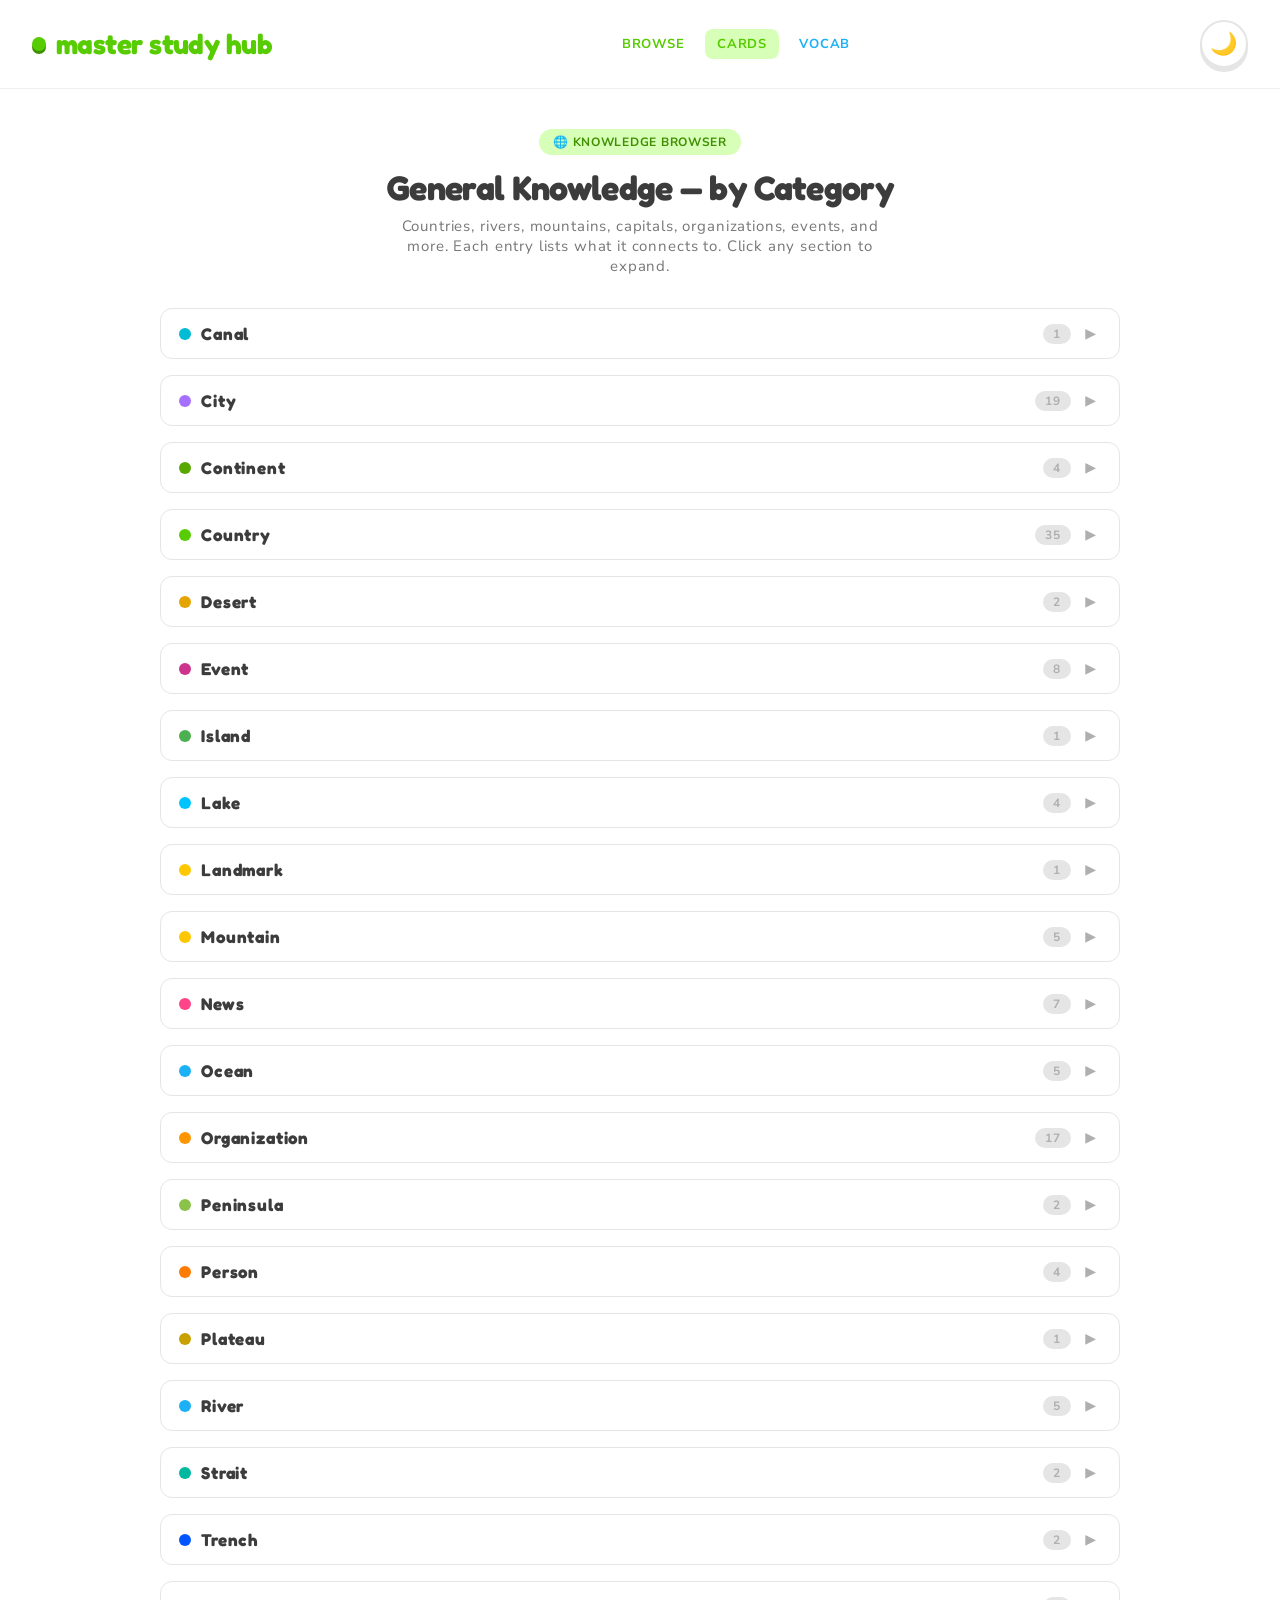
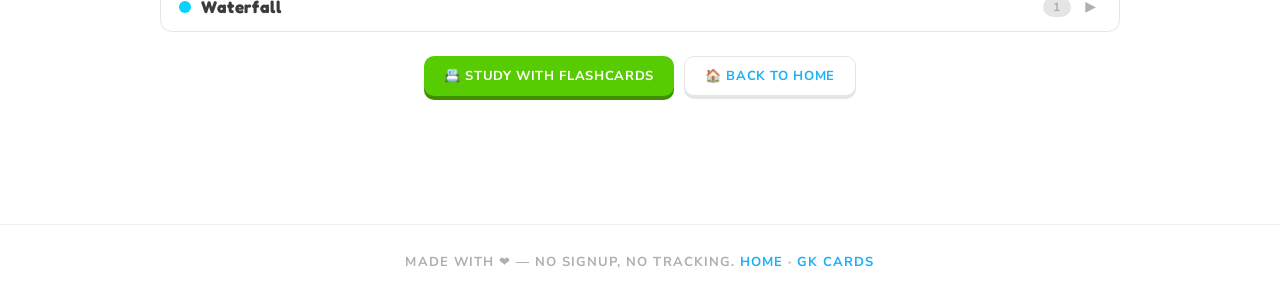
==== gk-browse.html @ 4ea1b008 "Move browsers to separate pages, keep landing page as pure hub index.html is now a clean landing pag" ====
<!DOCTYPE html>
<html lang="en">
<head>
    <meta charset="UTF-8">
    <meta name="viewport" content="width=device-width, initial-scale=1.0, viewport-fit=cover">
    <meta name="description" content="Browse 160 GK topics by category — countries, rivers, capitals, organizations, events with connections shown as readable lists.">
    <meta name="theme-color" content="#58cc02">
    <title>GK Knowledge Browser — Master Study Hub</title>
    <link rel="preconnect" href="https://fonts.googleapis.com">
    <link rel="preconnect" href="https://fonts.gstatic.com" crossorigin>
    <link href="https://fonts.googleapis.com/css2?family=Fredoka:wght@700&family=Nunito+Sans:wght@400;600;700;800&display=swap" rel="stylesheet">
    <link rel="stylesheet" href="./landing.css">
    <style>
        .browse-section { width: 100%; padding: 40px 24px 64px; background: var(--color-snow-white); }
        .browse-inner { max-width: 960px; margin: 0 auto; }
        .browse-head { text-align: center; margin-bottom: 32px; }
        .browse-head-badge { display: inline-flex; align-items: center; gap: 6px; padding: 5px 14px; border-radius: 999px; font-weight: 700; font-size: 12px; text-transform: uppercase; letter-spacing: 0.06em; margin-bottom: 12px; background: var(--color-duo-green-light); color: var(--shadow-primary-green); }
        .browse-head h2 { font-family: var(--font-feather); font-weight: 700; font-size: clamp(24px, 3vw, 34px); letter-spacing: -0.02em; color: var(--color-almost-black); margin: 0 0 8px; }
        .browse-head p { font-size: 15px; color: var(--color-graphite); max-width: 520px; margin: 0 auto; }
        .browse-grid { display: grid; gap: 16px; }
        .browse-card { border: 1.5px solid var(--color-cloud-gray); border-radius: 12px; overflow: hidden; background: var(--color-snow-white); }
        .browse-card-header { display: flex; align-items: center; gap: 10px; padding: 14px 18px; cursor: pointer; user-select: none; transition: background 0.15s ease; }
        .browse-card-header:hover { background: rgba(0,0,0,0.02); }
        .browse-card-dot { width: 12px; height: 12px; border-radius: 50%; flex-shrink: 0; }
        .browse-card-title { font-family: var(--font-feather); font-weight: 700; font-size: 17px; color: var(--color-almost-black); flex-grow: 1; }
        .browse-card-count { font-size: 12px; font-weight: 700; color: var(--color-silver); background: var(--color-cloud-gray); padding: 2px 10px; border-radius: 999px; }
        .browse-card-toggle { font-size: 14px; color: var(--color-silver); transition: transform 0.2s ease; width: 20px; text-align: center; }
        .browse-card.open .browse-card-toggle { transform: rotate(90deg); }
        .browse-card-body { display: none; padding: 4px 18px 18px; }
        .browse-card.open .browse-card-body { display: block; }
        .browse-item { padding: 10px 14px; border-radius: 8px; margin-bottom: 6px; border: 1px solid var(--color-cloud-gray); }
        .browse-item:last-child { margin-bottom: 0; }
        .browse-item-main { display: flex; align-items: center; gap: 8px; }
        .browse-item-emoji { font-size: 18px; flex-shrink: 0; }
        .browse-item-label { font-weight: 700; font-size: 15px; color: var(--color-almost-black); }
        .browse-item-desc { font-size: 13px; color: var(--color-graphite); line-height: 1.4; margin-top: 4px; padding-left: 30px; }
        .browse-item-conns { display: flex; flex-wrap: wrap; gap: 4px; margin-top: 6px; padding-left: 30px; }
        .browse-conn-pill { display: inline-flex; align-items: center; gap: 3px; font-size: 11px; font-weight: 700; color: var(--color-graphite); background: var(--color-cloud-gray); padding: 2px 8px; border-radius: 6px; }
        .browse-conn-pill::before { content: "→"; font-weight: 400; opacity: 0.6; }
        .browse-actions { display: flex; flex-wrap: wrap; justify-content: center; gap: 10px; margin-top: 24px; }
        .browse-btn { display: inline-flex; align-items: center; gap: 6px; padding: 10px 20px; font-family: var(--font-din-round); font-weight: 700; font-size: 13px; letter-spacing: 0.05em; text-transform: uppercase; border-radius: 10px; cursor: pointer; text-decoration: none; transition: transform 0.1s ease, box-shadow 0.1s ease; border: none; }
        .browse-btn:active { transform: translateY(3px); box-shadow: none !important; }
        .browse-btn--gk { background: var(--color-duo-green); color: white; box-shadow: 0 4px 0 var(--shadow-primary-green); }
        .browse-btn--gk:hover { background: #4db800; }
        .browse-btn--outline { background: var(--color-snow-white); color: var(--color-sky-blue); border: 1.5px solid var(--color-cloud-gray); box-shadow: 0 3px 0 var(--color-cloud-gray); }
        .browse-btn--outline:hover { border-color: var(--color-sky-blue); }

        [data-theme="dark"] .browse-card { background: #1e293b; border-color: #334155; }
        [data-theme="dark"] .browse-item { border-color: #334155; background: #0f172a; }
        [data-theme="dark"] .browse-conn-pill { background: #334155; color: var(--color-graphite); }
        [data-theme="dark"] .browse-card-count { background: #334155; color: var(--color-silver); }
        [data-theme="dark"] .browse-btn--outline { background: #1e293b; border-color: #334155; color: var(--color-sky-blue); }

        @media (max-width: 700px) { .browse-section { padding: 24px 16px 48px; } .browse-card-title { font-size: 15px; } }
        @media (max-width: 480px) { .browse-actions { flex-direction: column; align-items: stretch; } .browse-btn { justify-content: center; } }
    </style>
</head>
<body data-theme="light">
    <div class="page-backdrop" aria-hidden="true"></div>
    <header class="topbar" role="banner">
        <a href="./index.html" class="brand" aria-label="Master Study Hub — home">
            <span class="brand-dot" aria-hidden="true"></span>
            <span>master study hub</span>
        </a>
        <nav style="display:flex;gap:8px;">
            <a href="./gk-browse.html" style="font-size:13px;font-weight:700;text-transform:uppercase;color:var(--color-duo-green);padding:6px 12px;border-radius:8px;text-decoration:none;">Browse</a>
            <a href="./gk.html" style="font-size:13px;font-weight:700;text-transform:uppercase;color:var(--color-duo-green);padding:6px 12px;border-radius:8px;text-decoration:none;background:var(--color-duo-green-light);">Cards</a>
            <a href="./vocab-browse.html" style="font-size:13px;font-weight:700;text-transform:uppercase;color:var(--color-sky-blue);padding:6px 12px;border-radius:8px;text-decoration:none;">Vocab</a>
        </nav>
        <button id="theme-toggle" class="theme-toggle" type="button" aria-label="Switch theme" title="Switch theme">🌙</button>
    </header>
    <main>
        <section class="browse-section">
            <div class="browse-inner">
                <div class="browse-head">
                    <span class="browse-head-badge">🌐 Knowledge Browser</span>
                    <h2>General Knowledge — by Category</h2>
                    <p>Countries, rivers, mountains, capitals, organizations, events, and more. Each entry lists what it connects to. Click any section to expand.</p>
                </div>
                <div class="browse-grid" id="gkGrid"></div>
                <div class="browse-actions">
                    <a class="browse-btn browse-btn--gk" href="./gk.html">📇 Study with flashcards</a>
                    <a class="browse-btn browse-btn--outline" href="./index.html">🏠 Back to Home</a>
                </div>
            </div>
        </section>
    </main>
    <footer class="landing-footer" role="contentinfo">
        Made with <span aria-hidden="true">❤️</span> — no signup, no tracking.
        <a href="./index.html">Home</a> · <a href="./gk.html">GK Cards</a>
    </footer>
    <script src="./landing.js"></script>
    <script src="./gk-graph-data.js"></script>
    <script>
      (function () {
        'use strict';
        var data = gkGraphData, grid = document.getElementById('gkGrid');
        if (!grid) return;
        var nodeMap = {}, adj = {}, cats = {};
        data.nodes.forEach(function (n) { nodeMap[n.id] = n; if (!cats[n.category]) cats[n.category] = []; cats[n.category].push(n); });
        data.edges.forEach(function (e) {
          if (!adj[e.source]) adj[e.source] = []; if (!adj[e.target]) adj[e.target] = [];
          if (adj[e.source].indexOf(e.target) === -1) adj[e.source].push(e.target);
          if (adj[e.target].indexOf(e.source) === -1) adj[e.target].push(e.source);
        });
        Object.keys(cats).sort().forEach(function (cat) {
          var items = cats[cat], color = items[0].color || '#58cc02';
          var card = document.createElement('div'); card.className = 'browse-card';
          var hdr = document.createElement('div'); hdr.className = 'browse-card-header';
          hdr.innerHTML = '<span class="browse-card-dot" style="background:' + color + '"></span><span class="browse-card-title">' + cat.charAt(0).toUpperCase() + cat.slice(1) + '</span><span class="browse-card-count">' + items.length + '</span><span class="browse-card-toggle">▶</span>';
          hdr.addEventListener('click', function () { card.classList.toggle('open'); });
          card.appendChild(hdr);
          var body = document.createElement('div'); body.className = 'browse-card-body';
          items.forEach(function (node) {
            var item = document.createElement('div'); item.className = 'browse-item';
            var conns = adj[node.id] || [], labels = [];
            conns.forEach(function (cid) { var cn = nodeMap[cid]; if (cn) labels.push(cn.label); });
            var html = '<div class="browse-item-main">' + (node.emoji ? '<span class="browse-item-emoji">' + node.emoji + '</span>' : '') + '<span class="browse-item-label">' + node.label + '</span></div>';
            if (node.description) html += '<div class="browse-item-desc">' + node.description + '</div>';
            if (labels.length > 0) {
              html += '<div class="browse-item-conns">';
              var seen = {}; labels.slice(0, 8).forEach(function (l) { if (!seen[l]) { seen[l] = true; html += '<span class="browse-conn-pill">' + l + '</span>'; } });
              if (labels.length > 8) html += '<span class="browse-conn-pill" style="background:transparent;color:var(--color-silver);">+' + (labels.length - 8) + ' more</span>';
              html += '</div>';
            }
            item.innerHTML = html; body.appendChild(item);
          });
          card.appendChild(body); grid.appendChild(card);
        });
      })();
    </script>
</body>
</html>
---- landing.css ----
/* landing.css — Landing / login page stylesheet.
 *
 * SELF-CONTAINED: does NOT @import styles.css. styles.css declares
 * body-level mobile-app constraints (overflow:hidden, height:100dvh,
 * display:flex, justify-content:center). The landing page is a
 * scrolling marketing layout, so we ship our own :root tokens and
 * our own body styles. Both files re-declare the same Duolingo-
 * inspired colors (--color-duo-green etc.) coming from
 * design/variables.css — the duplication is intentional so each
 * page boots correctly when opened standalone on file://.
 *
 * No new tokens are introduced into /design. New scoped tokens
 * for the landing page (shadows, gradients, motion) live ONLY
 * inside this file so the design system stays untouched per
 * rules.md Section 5 / minimal-scope.
 */

/* ================================================================
   ANIMATION SYSTEM — Layered parallax, 3D tilt, scroll reveals
   ================================================================ */

/* --- 1. Design Tokens (scoped re-declaration) --- */
:root {
    /* From design/DESIGN.md — same values used everywhere */
    --color-duo-green: #58cc02;
    --color-sky-blue: #1cb0f6;
    --color-duo-green-light: #d7ffb8;
    --color-sunshine-yellow: #ffc700;
    --color-grape-soda: #a570ff;
    --color-bubblegum-pink: #cc348d;
    --color-snow-white: #ffffff;
    --color-cloud-gray: #e5e5e5;
    --color-silver: #afafaf;
    --color-graphite: #777777;
    --color-charcoal: #4b4b4b;
    --color-almost-black: #3c3c3c;

    /* Deeper hue for the 3D-button solid bottom shadow */
    --shadow-primary-green: #3f8f01;
    --shadow-primary-blue: #0e8fcc;

    /* Deeper / darker variants of duo-green & yellow used as hover
       backgrounds and stat-tile text colors. Scoped to :root in
       landing.css; design/variables.css is untouched per rules.md §5. */
    --color-duo-green-dark: #4eb002;
    --color-shadow-primary-green: #3f8f01;
    --color-sunshine-yellow-darker: #d18b00;

    /* Typography — same fallbacks as styles.css (no real 'feather' or
       'din-round' fonts; we substitute Fredoka and Nunito Sans from
       Google Fonts on the landing page) */
    --font-feather: 'Fredoka', ui-sans-serif, system-ui, -apple-system, BlinkMacSystemFont, "Segoe UI", Roboto, sans-serif;
    --font-din-round: 'Nunito Sans', ui-sans-serif, system-ui, -apple-system, BlinkMacSystemFont, "Segoe UI", Roboto, sans-serif;

    /* Layout knobs */
    --radius-xl: 16px;
    --radius-buttons: 12px;
    --radius-cards: 16px;

    /* Scoped landing-only tokens — DO NOT promote to /design */
    --motion-press-translate: 5px;
    --motion-rise-distance: 24px;
}

/* --- 2. Reset / base --- */
*, *::before, *::after { box-sizing: border-box; }

html, body {
    margin: 0;
    padding: 0;
    background-color: var(--color-snow-white);
    color: var(--color-almost-black);
    font-family: var(--font-din-round);
    letter-spacing: 0.053em;
    -webkit-font-smoothing: antialiased;
    -webkit-text-size-adjust: 100%;
    scroll-behavior: smooth;
}

body {
    min-height: 100dvh;
    overflow-x: hidden;
}

/* Subtle dotted/lined grain on the page so it does not feel sterile.
   Built with radial-gradient — no network fetch, no extra HTTP cache
   partition, no extension drift. Reads as "playful background" not
   "office letterhead". */
.page-backdrop {
    position: fixed;
    inset: 0;
    z-index: -2;
    background-color: var(--color-snow-white);
    background-image:
        radial-gradient(circle at 12% 8%, rgba(88, 204, 2, 0.08) 0, transparent 35%),
        radial-gradient(circle at 92% 12%, rgba(28, 176, 246, 0.07) 0, transparent 38%),
        radial-gradient(circle at 8% 92%, rgba(255, 199, 0, 0.10) 0, transparent 30%),
        radial-gradient(circle at 88% 88%, rgba(165, 112, 255, 0.10) 0, transparent 30%);
    pointer-events: none;
}

a { color: var(--color-sky-blue); text-decoration: none; }

/* --- 3. Top bar (minimal — theme toggle + brand) --- */
.topbar {
    position: sticky;
    top: 0;
    z-index: 50;
    display: flex;
    align-items: center;
    justify-content: space-between;
    padding: 20px 32px;
    background: rgba(255, 255, 255, 0.85);
    backdrop-filter: saturate(180%) blur(12px);
    -webkit-backdrop-filter: saturate(180%) blur(12px);
    border-bottom: 1px solid rgba(229, 229, 229, 0.6);
    gap: 16px;
}

.brand {
    font-family: var(--font-feather);
    font-size: 28px;
    font-weight: 700;
    color: var(--color-duo-green);
    letter-spacing: -0.02em;
    display: inline-flex;
    align-items: center;
    gap: 10px;
}

.brand-dot {
    width: 14px;
    height: 14px;
    border-radius: 50%;
    background: var(--color-duo-green);
    box-shadow: 0 3px 0 var(--shadow-primary-green);
    display: inline-block;
}

.theme-toggle {
    background: var(--color-snow-white);
    border: 2px solid var(--color-cloud-gray);
    width: 48px;
    height: 48px;
    border-radius: 50%;
    font-size: 22px;
    cursor: pointer;
    display: inline-flex;
    align-items: center;
    justify-content: center;
    transition: transform 0.15s ease, box-shadow 0.15s ease, background-color 0.2s ease;
    color: var(--color-almost-black);
    box-shadow: 0 4px 0 var(--color-cloud-gray);
    font-family: var(--font-din-round);
    padding: 0;
}

.theme-toggle:hover {
    background: var(--color-duo-green-light);
}

.theme-toggle:active, .theme-toggle.is-pressed {
    transform: translateY(4px);
    box-shadow: 0 0 0 transparent;
}

/* --- 4. Hero --- */
.hero {
    position: relative;
    width: 100%;
    max-width: var(--page-max-width, 1140px);
    margin: 0 auto;
    padding: 80px 32px 48px;
    display: grid;
    grid-template-columns: 1.05fr 1fr;
    gap: 64px;
    align-items: center;
    overflow: hidden;
}.hero-copy { position: relative; z-index: 3; }

/* Parallax layers inside hero */
.hero-blob-layer {
    position: absolute;
    border-radius: 50%;
    filter: blur(28px);
    opacity: 0.40;
    pointer-events: none;
    will-change: transform;
    transition: transform 0.1s linear;
}
.hero-blob-layer--back {
    width: 260px; height: 260px;
    background: var(--color-sky-blue);
    top: 10%; right: 5%;
    z-index: 0;
    animation: blobFloat 8s ease-in-out infinite;
    transform: translateY(var(--parallax-0, 0));
}
.hero-blob-layer--mid {
    width: 180px; height: 180px;
    background: var(--color-sunshine-yellow);
    top: 45%; right: 20%;
    z-index: 1;
    animation: blobFloat 6s ease-in-out infinite 1s;
    transform: translateY(var(--parallax-1, 0));
}

@keyframes heroInLeft {
    from { opacity: 0; transform: translateY(20px); }
    to   { opacity: 1; transform: translateY(0); }
}

.hero-eyebrow {
    display: inline-flex;
    align-items: center;
    gap: 8px;
    padding: 8px 16px;
    border-radius: 999px;
    background: var(--color-duo-green-light);
    color: var(--shadow-primary-green);
    font-weight: 700;
    font-size: 13px;
    text-transform: uppercase;
    letter-spacing: 0.08em;
    box-shadow: 0 4px 0 rgba(63, 143, 1, 0.10);
    animation: popIn 0.5s cubic-bezier(0.16, 1, 0.3, 1) 0.05s both;
}

.hero-eyebrow .pulse {
    width: 8px; height: 8px; border-radius: 50%;
    background: var(--color-duo-green);
    box-shadow: 0 0 0 0 rgba(88, 204, 2, 0.45);
    animation: pulseDot 1.6s ease-in-out infinite;
}
@keyframes pulseDot {
    0%   { box-shadow: 0 0 0 0 rgba(88, 204, 2, 0.45); }
    70%  { box-shadow: 0 0 0 10px rgba(88, 204, 2, 0); }
    100% { box-shadow: 0 0 0 0 rgba(88, 204, 2, 0); }
}

.hero-title {
    font-family: var(--font-feather);
    font-weight: 700;
    font-size: clamp(44px, 6vw, 68px);
    line-height: 1.05;
    letter-spacing: -0.025em;
    color: var(--color-almost-black);
    margin: 24px 0 16px;
}

.hero-title .accent {
    color: var(--color-duo-green);
}

.hero-title .accent-blue {
    color: var(--color-sky-blue);
}

.hero-subhead {
    font-size: 17px;
    line-height: 1.5;
    color: var(--color-graphite);
    margin: 0 0 32px;
    max-width: 520px;
    opacity: 0;
    animation: revealUp 0.6s cubic-bezier(0.16, 1, 0.3, 1) 0.55s both;
}

.hero-cta-row {
    display: flex;
    flex-wrap: wrap;
    align-items: center;
    gap: 16px;
    opacity: 0;
    animation: revealUp 0.6s cubic-bezier(0.16, 1, 0.3, 1) 0.70s both;
}

.btn-cta-primary {
    display: inline-flex;
    align-items: center;
    gap: 12px;
    padding: 18px 32px;
    background-color: var(--color-duo-green);
    color: var(--color-snow-white);
    font-family: var(--font-din-round);
    font-weight: 700;
    font-size: 17px;
    letter-spacing: 0.053em;
    text-transform: uppercase;
    border-radius: var(--radius-buttons);
    border: none;
    cursor: pointer;
    box-shadow: 0 6px 0 var(--shadow-primary-green);
    transition: transform 0.12s ease, box-shadow 0.12s ease, background-color 0.2s ease;
    text-decoration: none;
    min-height: 60px;
}

.btn-cta-primary:hover { background-color: var(--color-duo-green-dark); }
.btn-cta-primary:active, .btn-cta-primary.is-pressed {
    transform: translateY(6px);
    box-shadow: 0 0 0 transparent;
}

.btn-cta-secondary {
    display: inline-flex;
    align-items: center;
    gap: 8px;
    padding: 16px 28px;
    background: transparent;
    color: var(--color-sky-blue);
    font-family: var(--font-din-round);
    font-weight: 700;
    font-size: 15px;
    letter-spacing: 0.053em;
    text-transform: uppercase;
    border-radius: var(--radius-buttons);
    border: 2px solid var(--color-cloud-gray);
    cursor: pointer;
    text-decoration: none;
    transition: transform 0.12s ease, box-shadow 0.12s ease, background-color 0.2s ease, border-color 0.2s ease;
    box-shadow: 0 5px 0 var(--color-cloud-gray);
    min-height: 56px;
}

.btn-cta-secondary:hover {
    background: rgba(28, 176, 246, 0.06);
    border-color: var(--color-sky-blue);
}
.btn-cta-secondary:active, .btn-cta-secondary.is-pressed {
    transform: translateY(5px);
    box-shadow: 0 0 0 transparent;
}

.hero-trust {
    display: flex;
    align-items: center;
    gap: 14px;
    margin-top: 28px;
    font-size: 13px;
    color: var(--color-graphite);
    font-weight: 700;
    text-transform: uppercase;
    letter-spacing: 0.08em;
    opacity: 0;
    animation: revealUp 0.6s cubic-bezier(0.16, 1, 0.3, 1) 0.85s both;
}

/* Avatar stagger pop-in */
.avatar-stack .avatar:nth-child(1) { animation: popIn 0.4s cubic-bezier(0.16, 1, 0.3, 1) 0.90s both; }
.avatar-stack .avatar:nth-child(2) { animation: popIn 0.4s cubic-bezier(0.16, 1, 0.3, 1) 0.98s both; }
.avatar-stack .avatar:nth-child(3) { animation: popIn 0.4s cubic-bezier(0.16, 1, 0.3, 1) 1.06s both; }
.avatar-stack .avatar:nth-child(4) { animation: popIn 0.4s cubic-bezier(0.16, 1, 0.3, 1) 1.14s both; }

.avatar-stack {
    display: inline-flex;
}
.avatar-stack .avatar {
    width: 28px;
    height: 28px;
    border-radius: 50%;
    border: 2px solid var(--color-snow-white);
    margin-left: -8px;
    display: inline-flex;
    align-items: center;
    justify-content: center;
    font-size: 12px;
    color: var(--color-snow-white);
    font-weight: 700;
}
.avatar-stack .avatar:first-child { margin-left: 0; }
.av-1 { background: var(--color-duo-green); }
.av-2 { background: var(--color-sky-blue); }
.av-3 { background: var(--color-grape-soda); }
.av-4 { background: var(--color-bubblegum-pink); }

/* --- 5. Hero illustration (inline SVG) --- */
.hero-art {
    position: relative;
    z-index: 2;
    aspect-ratio: 1 / 1;
    max-width: 520px;
    margin: 0 auto;
    animation: heroInRight 0.8s cubic-bezier(0.16, 1, 0.3, 1) 0.1s both;
}

@keyframes heroInRight {
    from { opacity: 0; transform: translateY(28px) scale(0.96); }
    to   { opacity: 1; transform: translateY(0) scale(1); }
}

.hero-art svg {
    width: 100%;
    height: auto;
    display: block;
    overflow: visible;
}

/* Dramatic floating motion on the secondary blobs. */
.hero-art .float-a { animation: floatA 3s ease-in-out infinite; transform-origin: center; }
.hero-art .float-b { animation: floatB 4s ease-in-out infinite 0.5s; transform-origin: center; }
.hero-art .float-c { animation: floatC 3.5s ease-in-out infinite 1s; transform-origin: center; }

@keyframes floatA { 0%, 100% { transform: translateY(0) rotate(0deg); } 50% { transform: translateY(-16px) rotate(4deg); } }
@keyframes floatB { 0%, 100% { transform: translateY(0) rotate(0deg); } 50% { transform: translateY(14px) rotate(-3deg); } }
@keyframes floatC { 0%, 100% { transform: rotate(-5deg) translateY(0); } 50% { transform: rotate(5deg) translateY(-8px); } }

/* Lightning bolt sparkle */
.hero-art g[transform*="translate(370 175)"] {
    animation: lightningSpark 2s ease-in-out infinite;
    transform-origin: 370px 175px;
}
@keyframes lightningSpark {
    0%, 90%, 100% { opacity: 1; transform: translate(370px, 175px) scale(1); }
    95% { opacity: 0.6; transform: translate(370px, 175px) scale(1.15); }
}

/* Stars twinkle */
.hero-art g.float-a[fill="#ffc700"] { animation: twinkle 2.5s ease-in-out infinite; }
.hero-art g.float-b[fill="#cc348d"] { animation: twinkle 3s ease-in-out infinite 1s; }
@keyframes twinkle {
    0%, 100% { opacity: 1; transform: scale(1); }
    50% { opacity: 0.5; transform: scale(0.8); }
}

/* --- 6. Stats row --- */
.stats-row {
    display: grid;
    grid-template-columns: repeat(3, 1fr);
    gap: 16px;
    margin-top: 48px;
}

.stat-tile {
    background: var(--color-snow-white);
    border: 2px solid var(--color-cloud-gray);
    border-radius: var(--radius-cards);
    padding: 24px 20px;
    text-align: center;
    transition: transform 0.25s cubic-bezier(0.16, 1, 0.3, 1), box-shadow 0.25s ease, border-color 0.25s ease;
    opacity: 0;
}
.stat-tile.is-visible {
    animation: statPop 0.6s cubic-bezier(0.16, 1, 0.3, 1) both;
}
.stat-tile:nth-child(1).is-visible { animation-delay: 0.10s; --base-rotate: -2deg; }
.stat-tile:nth-child(2).is-visible { animation-delay: 0.22s; --base-rotate: 1deg; }
.stat-tile:nth-child(3).is-visible { animation-delay: 0.34s; --base-rotate: -1deg; }

.stat-tile:hover {
    transform: translateY(-6px) rotate(0deg);
    box-shadow: 0 12px 0 rgba(63, 143, 1, 0.10), 0 24px 40px -12px rgba(0, 0, 0, 0.14);
    border-color: var(--color-duo-green-light);
}

.stat-value {
    font-family: var(--font-feather);
    font-weight: 700;
    font-size: 32px;
    color: var(--color-duo-green);
    letter-spacing: -0.02em;
    line-height: 1.1;
}

.stat-tile--blue .stat-value { color: var(--color-sky-blue); }
.stat-tile--yellow .stat-value { color: var(--color-sunshine-yellow-darker); }

.stat-label {
    font-size: 13px;
    font-weight: 700;
    color: var(--color-silver);
    text-transform: uppercase;
    letter-spacing: 0.08em;
    margin-top: 8px;
}

/* --- 7. Footer --- */
.landing-footer {
    width: 100%;
    border-top: 1px solid rgba(229, 229, 229, 0.6);
    padding: 28px 32px;
    margin-top: 64px;
    text-align: center;
    color: var(--color-silver);
    font-size: 13px;
    font-weight: 700;
    text-transform: uppercase;
    letter-spacing: 0.08em;
}

.landing-footer a {
    color: var(--color-sky-blue);
    font-weight: 700;
}

/* ---- Animation Keyframes ---- */
@keyframes revealUp {
    from { opacity: 0; transform: translateY(40px) scale(0.97); }
    to   { opacity: 1; transform: translateY(0) scale(1); }
}
@keyframes popIn {
    0%   { opacity: 0; transform: scale(0.5); }
    70%  { opacity: 1; transform: scale(1.08); }
    100% { opacity: 1; transform: scale(1); }
}
@keyframes blobFloat {
    0%, 100% { transform: translate(0, 0) rotate(0deg); }
    25%  { transform: translate(8px, -12px) rotate(2deg); }
    50%  { transform: translate(-4px, -18px) rotate(-1deg); }
    75%  { transform: translate(12px, -6px) rotate(1deg); }
}
@keyframes statPop {
    0%   { opacity: 0; transform: translateY(30px) rotate(var(--base-rotate, 0deg)) scale(0.9); }
    60%  { opacity: 1; transform: translateY(-4px) rotate(var(--base-rotate, 0deg)) scale(1.03); }
    100% { opacity: 1; transform: translateY(0) rotate(var(--base-rotate, 0deg)) scale(1); }
}



/* ---- Hero Line Animation ---- */
.hero-line {
    display: inline-block;
    vertical-align: top;
    opacity: 0;
    transform: translateY(40px);
    animation: revealUp 0.7s cubic-bezier(0.16, 1, 0.3, 1) forwards;
}
.hero-line[data-delay="0"]   { animation-delay: 0.15s; }
.hero-line[data-delay="200"] { animation-delay: 0.40s; }

/* --- 10. Responsive --- */
@media (max-width: 960px) {
    .hero {
        grid-template-columns: 1fr;
        padding: 48px 24px 32px;
        gap: 32px;
        text-align: center;
    }
    .hero-copy { order: 1; }
    .hero-art { order: 0; max-width: 360px; }
    .hero-subhead { margin-left: auto; margin-right: auto; }
    .hero-cta-row { justify-content: center; }
    .hero-trust { justify-content: center; }
    .stats-row { grid-template-columns: 1fr; }
    .topbar { padding: 14px 20px; }
    .hero-blob-layer { display: none; }
}

@media (max-width: 480px) {
    .hero-title { font-size: 40px; }
    .hero-cta-row { flex-direction: column; align-items: stretch; }
    .btn-cta-primary, .btn-cta-secondary { width: 100%; justify-content: center; }

}

/* --- 10. Reduced motion --- */
@media (prefers-reduced-motion: reduce) {
    *, *::before, *::after {
        animation-duration: 0.001s !important;
        animation-iteration-count: 1 !important;
        transition-duration: 0.001s !important;
    }
    .hero-art .float-a, .hero-art .float-b, .hero-art .float-c,
    .hero-blob-layer {
        animation: none !important;
    }
    .hero-eyebrow .pulse {
        animation: none !important;
        box-shadow: none !important;
    }
    .reveal, .reveal-left, .reveal-right, .reveal-scale {
        opacity: 1 !important;
        transform: none !important;
    }
    .stat-tile { opacity: 1 !important; transform: none !important; }
    .hero-blob-layer { transform: none !important; }
    .hero-line, .hero-eyebrow, .hero-subhead, .hero-cta-row, .hero-trust, .avatar-stack .avatar {
        animation: none !important;
        opacity: 1 !important;
        transform: none !important;
    }
}

/* --- 11. Dark theme (landing only — gk.html is still light-only) --- */
[data-theme="dark"] {
    --color-snow-white: #0f172a;
    --color-almost-black: #f8fafc;
    --color-graphite: #cbd5e1;
    --color-cloud-gray: #1e293b;
    --color-silver: #64748b;
    --color-charcoal: #cbd5e1;
    --color-duo-green-light: rgba(88, 204, 2, 0.10);
}

[data-theme="dark"] body {
    background-color: var(--color-snow-white);
}

[data-theme="dark"] .topbar {
    background: rgba(15, 23, 42, 0.85);
    border-bottom-color: rgba(30, 41, 59, 0.6);
}
[data-theme="dark"] .page-backdrop {
    background-color: var(--color-snow-white);
    background-image:
        radial-gradient(circle at 12% 8%, rgba(88, 204, 2, 0.10) 0, transparent 35%),
        radial-gradient(circle at 92% 12%, rgba(28, 176, 246, 0.10) 0, transparent 38%),
        radial-gradient(circle at 8% 92%, rgba(255, 199, 0, 0.08) 0, transparent 30%),
        radial-gradient(circle at 88% 88%, rgba(165, 112, 255, 0.10) 0, transparent 30%);
}

[data-theme="dark"] .stat-tile {
    background: #1e293b;
    border-color: #334155;
}

[data-theme="dark"] .landing-footer {
    border-top-color: rgba(30, 41, 59, 0.6);
}
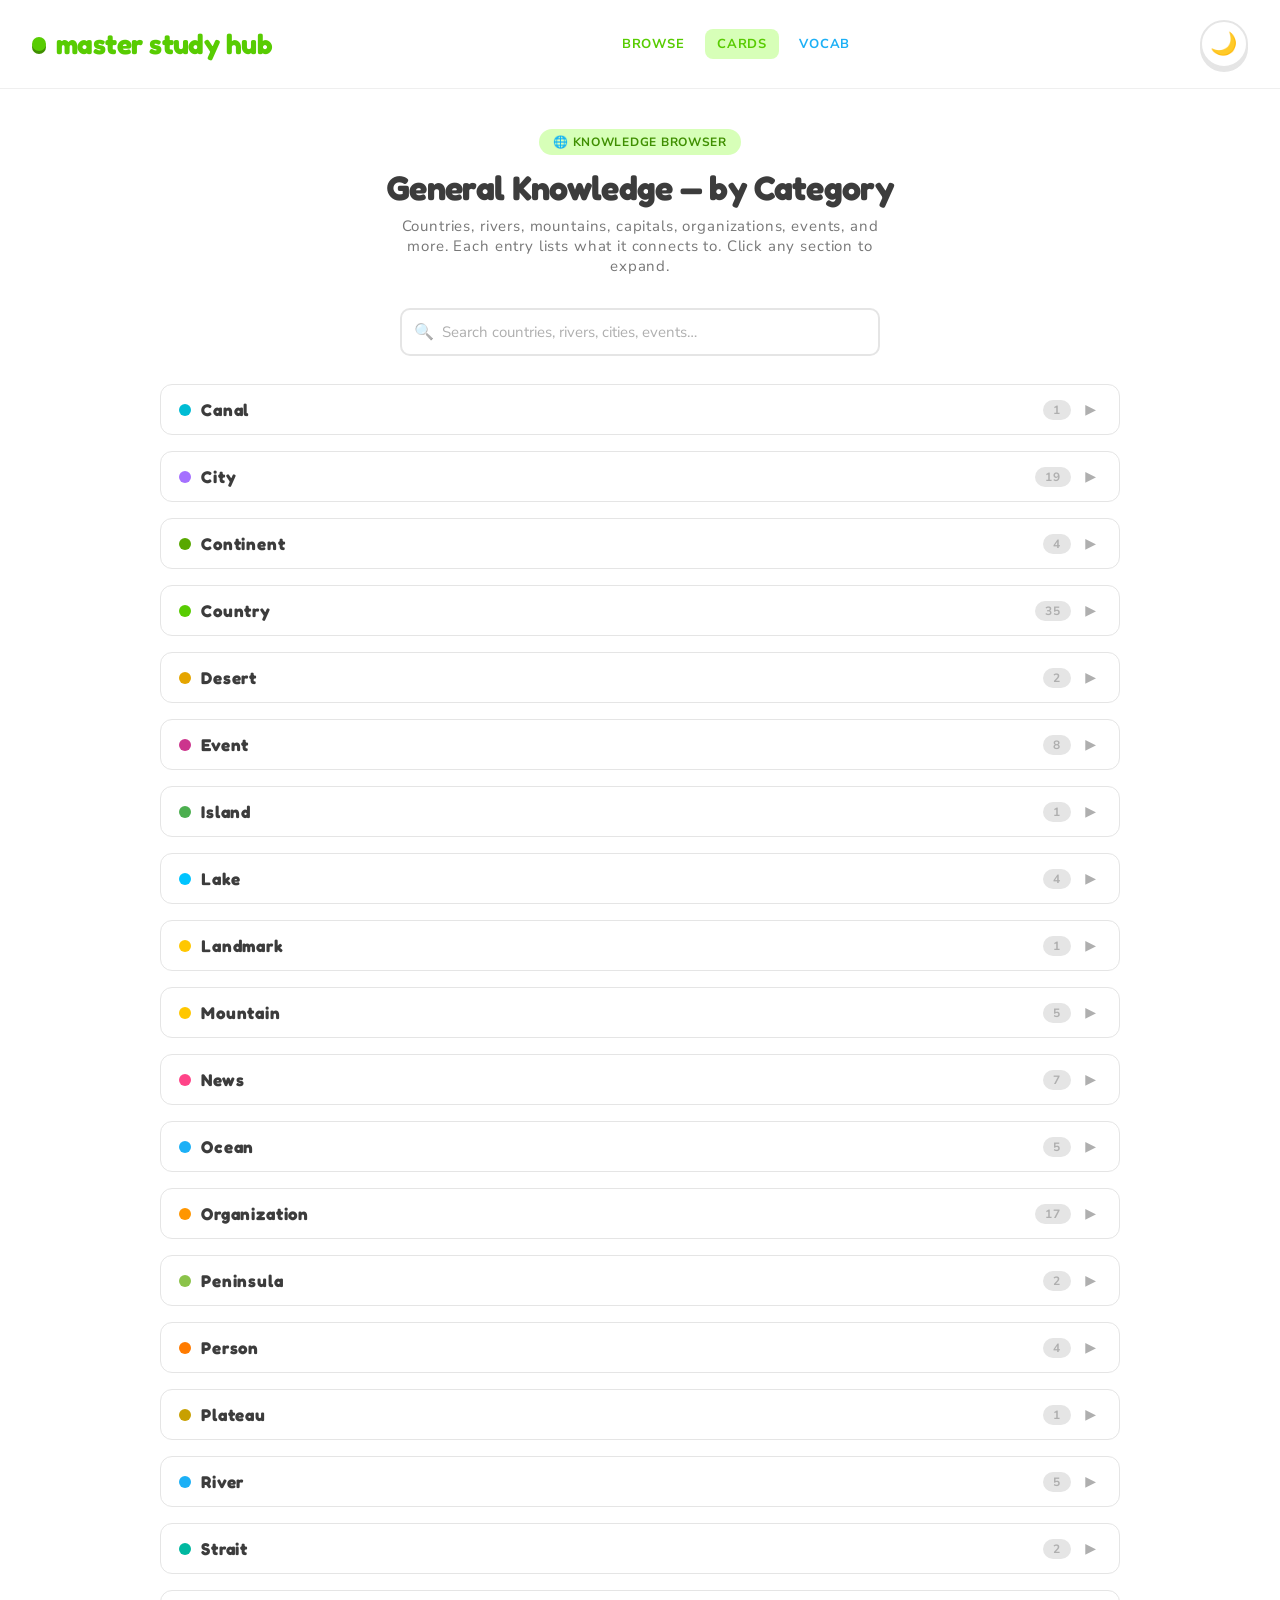
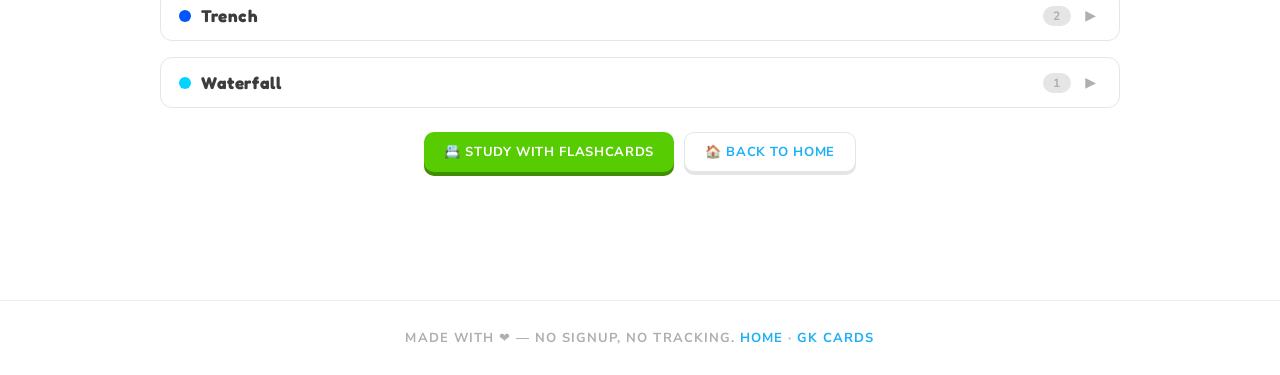
==== commit 6145051c: "Add live search bar to GK and Vocab browse pages Each page now has a search input that filters items" ====
--- a/gk-browse.html
+++ b/gk-browse.html
@@ -12,6 +12,25 @@
     <link rel="stylesheet" href="./landing.css">
     <style>
         .browse-section { width: 100%; padding: 40px 24px 64px; background: var(--color-snow-white); }
+        .browse-search { position: relative; max-width: 480px; margin: 0 auto 28px; }
+        .browse-search-icon { position: absolute; left: 14px; top: 50%; transform: translateY(-50%); font-size: 16px; pointer-events: none; opacity: 0.5; }
+        .browse-search-input { width: 100%; padding: 12px 14px 12px 40px; font-family: var(--font-din-round); font-size: 15px; font-weight: 600; color: var(--color-almost-black); background: var(--color-snow-white); border: 2px solid var(--color-cloud-gray); border-radius: 10px; outline: none; transition: border-color 0.15s ease, box-shadow 0.15s ease; box-sizing: border-box; }
+        .browse-search-input:focus { border-color: var(--color-duo-green); box-shadow: 0 0 0 3px rgba(88,204,2,0.15); }
+        .browse-search-input::placeholder { color: var(--color-silver); font-weight: 400; }
+        .browse-search-clear { position: absolute; right: 10px; top: 50%; transform: translateY(-50%); width: 24px; height: 24px; border-radius: 50%; border: none; background: var(--color-cloud-gray); color: var(--color-graphite); font-size: 12px; cursor: pointer; display: none; align-items: center; justify-content: center; line-height: 1; padding: 0; }
+        .browse-search-clear:hover { background: var(--color-silver); color: white; }
+        .browse-search-count { text-align: center; font-size: 13px; font-weight: 600; color: var(--color-graphite); margin-bottom: 16px; display: none; }
+        .browse-card.is-hidden { display: none; }
+        .browse-item.is-highlighted { background: rgba(88,204,2,0.08); border-color: var(--color-duo-green); }
+        .browse-item.is-muted { opacity: 0.3; }
+        .browse-search-empty { text-align: center; padding: 40px 20px; display: none; }
+        .browse-search-empty-icon { font-size: 40px; margin-bottom: 10px; }
+        .browse-search-empty p { font-size: 15px; color: var(--color-graphite); margin: 0; }
+
+        [data-theme="dark"] .browse-search-input { background: #1e293b; border-color: #334155; color: var(--text-main); }
+        [data-theme="dark"] .browse-search-input:focus { border-color: var(--color-duo-green); }
+        [data-theme="dark"] .browse-search-clear { background: #334155; color: var(--color-silver); }
+        [data-theme="dark"] .browse-item.is-highlighted { background: rgba(88,204,2,0.12); border-color: var(--color-duo-green); }
         .browse-inner { max-width: 960px; margin: 0 auto; }
         .browse-head { text-align: center; margin-bottom: 32px; }
         .browse-head-badge { display: inline-flex; align-items: center; gap: 6px; padding: 5px 14px; border-radius: 999px; font-weight: 700; font-size: 12px; text-transform: uppercase; letter-spacing: 0.06em; margin-bottom: 12px; background: var(--color-duo-green-light); color: var(--shadow-primary-green); }
@@ -77,6 +96,16 @@
                     <h2>General Knowledge — by Category</h2>
                     <p>Countries, rivers, mountains, capitals, organizations, events, and more. Each entry lists what it connects to. Click any section to expand.</p>
                 </div>
+                <div class="browse-search">
+                    <span class="browse-search-icon">🔍</span>
+                    <input type="text" class="browse-search-input" id="gkSearch" placeholder="Search countries, rivers, cities, events…" autocomplete="off" spellcheck="false">
+                    <button class="browse-search-clear" id="gkSearchClear" aria-label="Clear search">✕</button>
+                </div>
+                <div class="browse-search-count" id="gkSearchCount"></div>
+                <div class="browse-search-empty" id="gkSearchEmpty">
+                    <div class="browse-search-empty-icon">🔍</div>
+                    <p>No results found. Try a different search term.</p>
+                </div>
                 <div class="browse-grid" id="gkGrid"></div>
                 <div class="browse-actions">
                     <a class="browse-btn browse-btn--gk" href="./gk.html">📇 Study with flashcards</a>
@@ -96,7 +125,7 @@
         'use strict';
         var data = gkGraphData, grid = document.getElementById('gkGrid');
         if (!grid) return;
-        var nodeMap = {}, adj = {}, cats = {};
+        var nodeMap = {}, adj = {}, cats = {}, allItems = [];
         data.nodes.forEach(function (n) { nodeMap[n.id] = n; if (!cats[n.category]) cats[n.category] = []; cats[n.category].push(n); });
         data.edges.forEach(function (e) {
           if (!adj[e.source]) adj[e.source] = []; if (!adj[e.target]) adj[e.target] = [];
@@ -124,9 +153,50 @@
               html += '</div>';
             }
             item.innerHTML = html; body.appendChild(item);
+            allItems.push({ el: item, card: card, text: (node.label + ' ' + (node.description || '') + ' ' + labels.join(' ')).toLowerCase() });
           });
           card.appendChild(body); grid.appendChild(card);
         });
+
+        /* ── Search ── */
+        var searchInput = document.getElementById('gkSearch');
+        var searchClear = document.getElementById('gkSearchClear');
+        var searchCount = document.getElementById('gkSearchCount');
+        var searchEmpty = document.getElementById('gkSearchEmpty');
+        function doSearch() {
+          var q = searchInput.value.trim().toLowerCase();
+          searchClear.style.display = q ? 'flex' : 'none';
+          if (!q) {
+            searchCount.style.display = 'none';
+            searchEmpty.style.display = 'none';
+            allItems.forEach(function (x) {
+              x.card.classList.remove('is-hidden');
+              x.el.classList.remove('is-highlighted', 'is-muted');
+              x.card.classList.remove('open');
+            });
+            return;
+          }
+          var anyMatch = false;
+          var matchCount = 0;
+          // First pass: highlight matching items, mute non-matching
+          allItems.forEach(function (x) {
+            var match = x.text.indexOf(q) !== -1;
+            if (match) { anyMatch = true; matchCount++; x.el.classList.add('is-highlighted'); x.el.classList.remove('is-muted'); }
+            else { x.el.classList.add('is-muted'); x.el.classList.remove('is-highlighted'); }
+          });
+          // Second pass: show cards that have any match, hide those without
+          allItems.forEach(function (x) {
+            var cardHasMatch = false;
+            allItems.forEach(function (y) { if (y.card === x.card && y.text.indexOf(q) !== -1) cardHasMatch = true; });
+            if (cardHasMatch) { x.card.classList.remove('is-hidden'); x.card.classList.add('open'); }
+            else { x.card.classList.add('is-hidden'); x.card.classList.remove('open'); }
+          });
+          searchCount.style.display = 'block';
+          searchCount.textContent = matchCount + ' result' + (matchCount !== 1 ? 's' : '') + ' for "' + searchInput.value.trim() + '"';
+          searchEmpty.style.display = anyMatch ? 'none' : 'block';
+        }
+        searchInput.addEventListener('input', doSearch);
+        searchClear.addEventListener('click', function () { searchInput.value = ''; searchInput.focus(); doSearch(); });
       })();
     </script>
 </body>
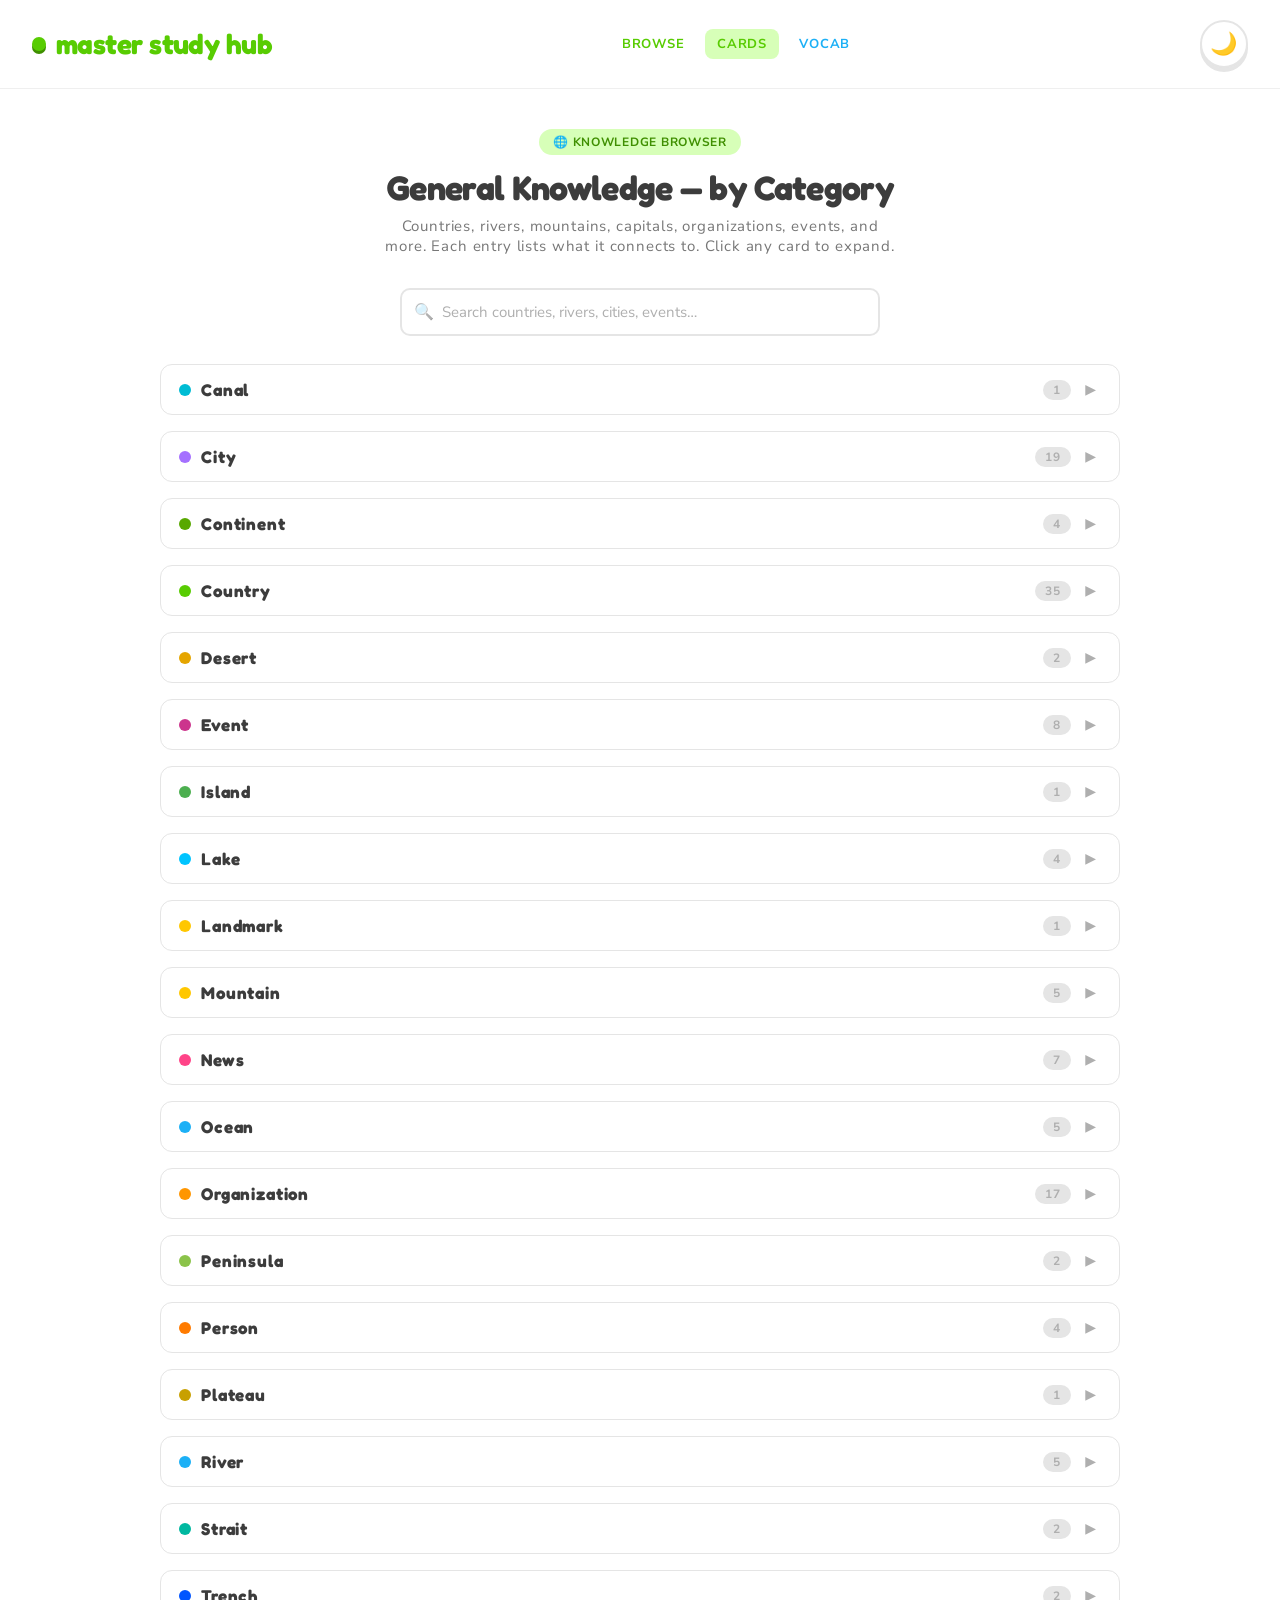
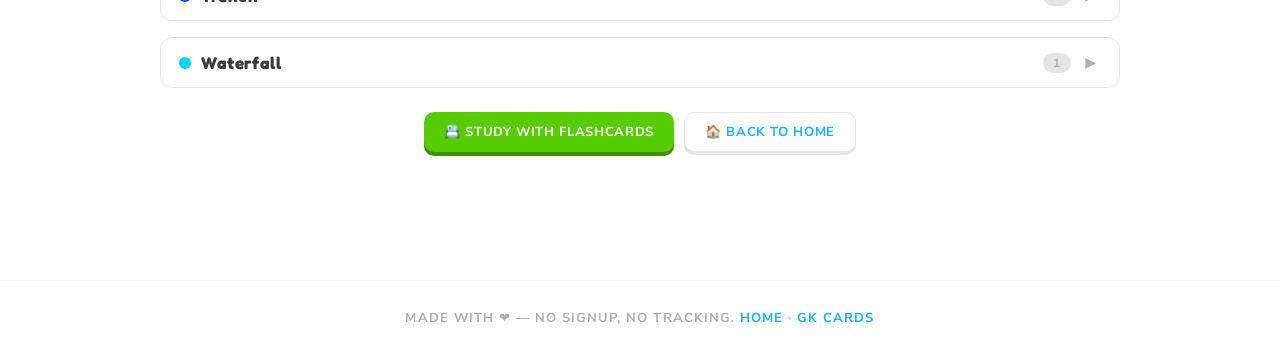
==== commit 049dce16: "add word" ====
--- a/gk-browse.html
+++ b/gk-browse.html
@@ -94,7 +94,7 @@
                 <div class="browse-head">
                     <span class="browse-head-badge">🌐 Knowledge Browser</span>
                     <h2>General Knowledge — by Category</h2>
-                    <p>Countries, rivers, mountains, capitals, organizations, events, and more. Each entry lists what it connects to. Click any section to expand.</p>
+                    <p>Countries, rivers, mountains, capitals, organizations, events, and more. Each entry lists what it connects to. Click any card to expand.</p>
                 </div>
                 <div class="browse-search">
                     <span class="browse-search-icon">🔍</span>
@@ -163,12 +163,15 @@
         var searchClear = document.getElementById('gkSearchClear');
         var searchCount = document.getElementById('gkSearchCount');
         var searchEmpty = document.getElementById('gkSearchEmpty');
+        var cardOrder = [].slice.call(grid.querySelectorAll('.browse-card')); // preserve original order for reset
         function doSearch() {
           var q = searchInput.value.trim().toLowerCase();
           searchClear.style.display = q ? 'flex' : 'none';
           if (!q) {
             searchCount.style.display = 'none';
             searchEmpty.style.display = 'none';
+            // Restore original order and reset all classes
+            cardOrder.forEach(function (c) { grid.appendChild(c); });
             allItems.forEach(function (x) {
               x.card.classList.remove('is-hidden');
               x.el.classList.remove('is-highlighted', 'is-muted');
@@ -178,18 +181,32 @@
           }
           var anyMatch = false;
           var matchCount = 0;
-          // First pass: highlight matching items, mute non-matching
+          // Pass 1: highlight matching items, mute non-matching
           allItems.forEach(function (x) {
             var match = x.text.indexOf(q) !== -1;
             if (match) { anyMatch = true; matchCount++; x.el.classList.add('is-highlighted'); x.el.classList.remove('is-muted'); }
             else { x.el.classList.add('is-muted'); x.el.classList.remove('is-highlighted'); }
           });
-          // Second pass: show cards that have any match, hide those without
-          allItems.forEach(function (x) {
-            var cardHasMatch = false;
-            allItems.forEach(function (y) { if (y.card === x.card && y.text.indexOf(q) !== -1) cardHasMatch = true; });
-            if (cardHasMatch) { x.card.classList.remove('is-hidden'); x.card.classList.add('open'); }
-            else { x.card.classList.add('is-hidden'); x.card.classList.remove('open'); }
+          // Pass 2: separate cards into matched / unmatched, reorder DOM so matched come first
+          var matchedCards = [], unmatchedCards = [];
+          cardOrder.forEach(function (card) {
+            var hasMatch = false;
+            allItems.forEach(function (x) { if (x.card === card && x.text.indexOf(q) !== -1) hasMatch = true; });
+            if (hasMatch) matchedCards.push(card); else unmatchedCards.push(card);
+          });
+          matchedCards.forEach(function (c) { grid.appendChild(c); c.classList.remove('is-hidden'); c.classList.add('open'); });
+          unmatchedCards.forEach(function (c) { grid.appendChild(c); c.classList.add('is-hidden'); c.classList.remove('open'); });
+          // Pass 3: within each matched card, reorder items so matching items come first
+          matchedCards.forEach(function (card) {
+            var body = card.querySelector('.browse-card-body');
+            if (!body) return;
+            var items = [].slice.call(body.querySelectorAll('.browse-item'));
+            var matched = [], unmatched = [];
+            items.forEach(function (el) {
+              if (el.classList.contains('is-highlighted')) matched.push(el); else unmatched.push(el);
+            });
+            matched.forEach(function (el) { body.appendChild(el); });
+            unmatched.forEach(function (el) { body.appendChild(el); });
           });
           searchCount.style.display = 'block';
           searchCount.textContent = matchCount + ' result' + (matchCount !== 1 ? 's' : '') + ' for "' + searchInput.value.trim() + '"';
